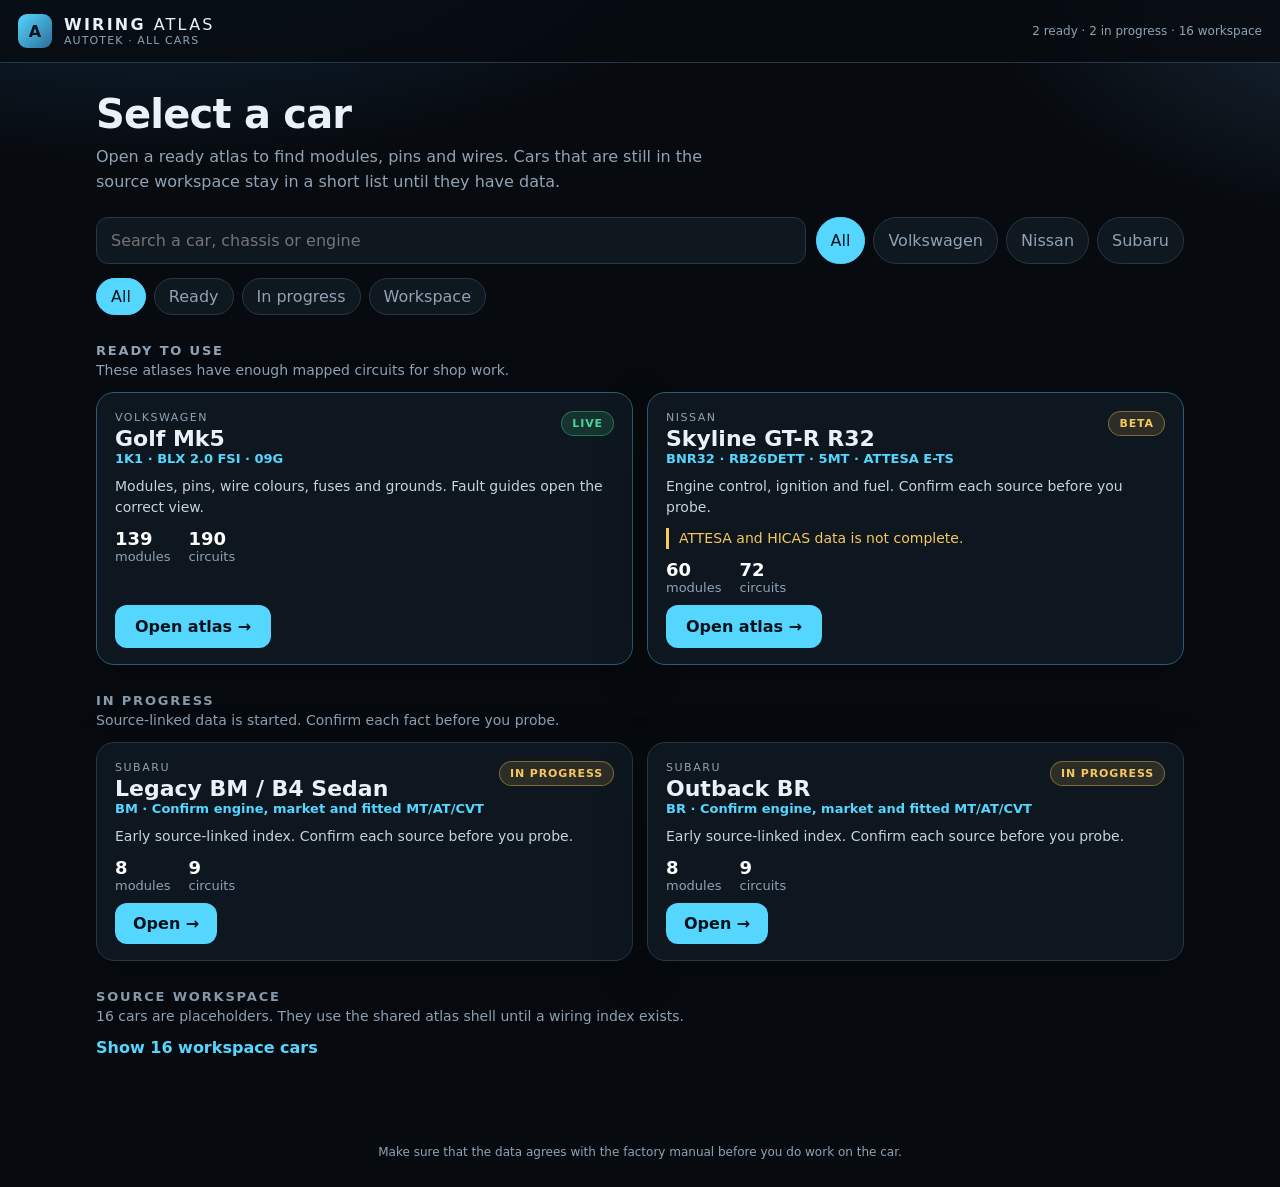
==== atlas/index.html @ 564e92dc "Improve atlas hub and Golf first-run chrome Put ready cars first on the hub and collapse empty Subar" ====
<!doctype html>
<html lang="en">
<head>
<meta charset="utf-8">
<meta name="viewport" content="width=device-width,initial-scale=1,viewport-fit=cover">
<meta name="theme-color" content="#070b10">
<title>AUTOTEK · Wiring Atlas</title>
<meta name="description" content="Select a car. Each atlas shows the modules, pins and wires for that vehicle.">
<style>
:root{
  --bg:#070b10; --panel:#101820; --glass:rgba(18,28,38,.72); --line:#24384a;
  --text:#eaf2f8; --muted:#8fa3b5; --soft:#c6d3de;
  --acc:#55d6ff; --acc-ink:#04121c; --good:#48d597; --warn:#f6c85f; --idle:#7d8fa0;
}
*{box-sizing:border-box}
html,body{margin:0;min-height:100%;background:var(--bg);color:var(--text);
  font-family:Inter,ui-sans-serif,system-ui,-apple-system,Segoe UI,Roboto,Arial,sans-serif}
body{background:
  radial-gradient(1100px 520px at 12% -12%,#14304a 0,transparent 58%),
  radial-gradient(800px 420px at 110% 0,#1a2a3a 0,transparent 52%),
  var(--bg)}
a{color:inherit}
button,input{font:inherit}
:focus-visible{outline:2px solid var(--acc);outline-offset:3px}

.mast{display:flex;align-items:center;justify-content:space-between;gap:12px;
  padding:14px 18px;border-bottom:1px solid var(--line);
  background:rgba(7,11,16,.82);backdrop-filter:blur(14px);position:sticky;top:0;z-index:5}
.brand{display:flex;align-items:center;gap:12px}
.mark{width:34px;height:34px;border-radius:9px;display:grid;place-items:center;font-weight:900;
  background:linear-gradient(135deg,#55d6ff,#2b6f9a);color:var(--acc-ink)}
.brand b{letter-spacing:.14em}.brand b span{font-weight:300}
.brand small{display:block;color:var(--muted);font-size:11px;letter-spacing:.1em}
.mast-meta{color:var(--muted);font-size:12px}

main{max-width:1120px;margin:auto;padding:28px 16px 80px}
h1{font-size:clamp(26px,5vw,40px);margin:0 0 8px;letter-spacing:-.02em}
.lead{color:var(--muted);margin:0 0 22px;line-height:1.55;max-width:62ch}

.bar{display:flex;flex-wrap:wrap;gap:10px;margin-bottom:14px}
.bar input{flex:1 1 280px;background:var(--glass);border:1px solid var(--line);border-radius:12px;
  color:#fff;padding:13px 14px}
.chips{display:flex;flex-wrap:wrap;gap:8px}
.chip{background:var(--glass);border:1px solid var(--line);color:var(--muted);border-radius:999px;
  padding:8px 14px;cursor:pointer}
.chip.on{color:var(--acc-ink);background:var(--acc);border-color:var(--acc)}

.section{margin:28px 0 0}
.section h2{margin:0 0 4px;font-size:13px;letter-spacing:.14em;text-transform:uppercase;color:var(--muted)}
.section .sub{margin:0 0 14px;color:var(--muted);font-size:14px}

.grid{display:grid;gap:14px;grid-template-columns:1fr}
@media(min-width:760px){.grid.ready{grid-template-columns:repeat(2,1fr)}}
@media(min-width:980px){.grid.progress{grid-template-columns:repeat(2,1fr)}}

.card{background:var(--glass);border:1px solid var(--line);border-radius:18px;padding:18px 18px 16px;
  backdrop-filter:blur(12px);box-shadow:0 18px 50px rgba(0,0,0,.28);
  display:flex;flex-direction:column;gap:10px;min-height:100%}
.card.ready{border-color:#2b5c72}
.top{display:flex;justify-content:space-between;gap:10px;align-items:flex-start}
.make{color:var(--muted);font-size:11px;letter-spacing:.14em;text-transform:uppercase}
.card h3{margin:2px 0 0;font-size:22px}
.spec{color:var(--acc);font-size:13px;font-weight:700}
.card p{margin:0;color:var(--soft);line-height:1.5;font-size:14px}
.note{font-size:13px;color:var(--warn)!important;border-left:3px solid var(--warn);padding-left:10px}
.stats{display:flex;gap:18px;color:var(--muted);font-size:13px}
.stats b{color:#fff;font-size:18px;display:block}
.badge{border-radius:999px;padding:5px 10px;font-size:11px;font-weight:800;letter-spacing:.08em;white-space:nowrap}
.live{background:rgba(72,213,151,.15);color:var(--good);border:1px solid rgba(72,213,151,.4)}
.beta{background:rgba(246,200,95,.13);color:var(--warn);border:1px solid rgba(246,200,95,.4)}
.workspace{background:rgba(141,163,180,.1);color:var(--idle);border:1px solid rgba(141,163,180,.28)}
.open{margin-top:auto;align-self:flex-start;background:var(--acc);color:var(--acc-ink);font-weight:800;
  text-decoration:none;border-radius:12px;padding:11px 18px}
.card.ready .open{padding:12px 20px}
.open.ghost{background:transparent;color:var(--acc);border:1px solid var(--line)}

.rows{border:1px solid var(--line);border-radius:16px;overflow:hidden;background:var(--panel)}
.row{display:grid;grid-template-columns:1fr auto auto;gap:12px;align-items:center;
  padding:12px 16px;border-top:1px solid var(--line);text-decoration:none}
.row:first-child{border-top:0}
.row:hover{background:rgba(85,214,255,.05)}
.row b{display:block;font-size:15px}
.row small{color:var(--muted)}
.row .meta{color:var(--muted);font-size:13px;text-align:right}
.row .go{color:var(--acc);font-size:13px;font-weight:700;white-space:nowrap}
.family{padding:10px 16px 4px;color:var(--muted);font-size:12px;letter-spacing:.1em;text-transform:uppercase;
  background:#0c141c;border-top:1px solid var(--line)}
.family:first-child{border-top:0}

.toggle{background:none;border:0;color:var(--acc);padding:0;cursor:pointer;font-weight:700}
.empty{color:var(--muted);text-align:center;padding:36px 12px}
footer{color:var(--muted);font-size:12px;text-align:center;padding:8px 16px 28px}

@media(max-width:620px){
  .row{grid-template-columns:1fr auto}
  .row .meta{display:none}
  .mast-meta{display:none}
}
@media(prefers-reduced-motion:reduce){* {scroll-behavior:auto}}
</style>
</head>
<body>
<header class="mast">
  <div class="brand"><span class="mark">A</span><div><b>WIRING <span>ATLAS</span></b><small>AUTOTEK · ALL CARS</small></div></div>
  <div class="mast-meta" id="mastMeta"></div>
</header>
<main>
  <h1>Select a car</h1>
  <p class="lead">Open a ready atlas to find modules, pins and wires. Cars that are still in the source workspace stay in a short list until they have data.</p>
  <div class="bar">
    <input id="q" type="search" placeholder="Search a car, chassis or engine" aria-label="Search cars">
    <div class="chips" id="makes"></div>
  </div>
  <div class="chips" id="readiness" role="tablist" aria-label="Readiness"></div>
  <div id="board"></div>
</main>
<footer>Make sure that the data agrees with the factory manual before you do work on the car.</footer>
<script>
const READY_LABEL={ready:['live','READY'],beta:['beta','IN PROGRESS'],workspace:['workspace','WORKSPACE']};
const esc=s=>String(s??'').replace(/[&<>"]/g,c=>({'&':'&amp;','<':'&lt;','>':'&gt;','"':'&quot;'}[c]));
const norm=s=>(s||'').toLowerCase().replace(/[^a-z0-9]+/g,' ');

function band(c){
  const st=String(c.status||'').toLowerCase();
  const modules=Number(c.modules||0), circuits=Number(c.circuits||0);
  if(st==='live' || modules>=40) return 'ready';
  if(st==='beta' || modules>0 || circuits>0) return 'beta';
  return 'workspace';
}
function badge(c){
  const b=band(c);
  if(b==='ready' && String(c.status).toLowerCase()==='live') return ['live','LIVE'];
  if(b==='ready') return ['beta','BETA'];
  return READY_LABEL[b];
}
function family(c){
  const n=c.name||'';
  if(/outback/i.test(n)) return 'Subaru Outback';
  if(/legacy/i.test(n) && /wagon|touring/i.test(n+' '+ (c.body||''))) return 'Subaru Legacy wagon';
  if(/legacy/i.test(n)) return 'Subaru Legacy sedan';
  return c.make;
}
function match(c,q,make,ready){
  if(make!=='All' && c.make!==make) return false;
  if(ready!=='All' && band(c)!==ready) return false;
  if(!q) return true;
  return [c.make,c.name,c.chassis,c.engine,c.body,c.years].join(' ').toLowerCase().includes(q);
}

let cars=[], make='All', ready='All', showAllWorkspace=false;

function card(c, featured){
  const s=badge(c);
  const stats=[
    c.modules?`<span><b>${esc(c.modules)}</b>modules</span>`:'',
    c.circuits?`<span><b>${esc(c.circuits)}</b>circuits</span>`:''
  ].filter(Boolean).join('');
  return `<article class="card ${featured?'ready':''}">
    <div class="top"><div>
      <div class="make">${esc(c.make)}</div>
      <h3>${esc(c.name)}</h3>
      <div class="spec">${esc([c.chassis,c.engine].filter(Boolean).join(' · '))}</div>
    </div><span class="badge ${s[0]}">${s[1]}</span></div>
    <p>${esc(c.line||'')}</p>
    ${c.note?`<p class="note">${esc(c.note)}</p>`:''}
    ${stats?`<div class="stats">${stats}</div>`:''}
    <a class="open" href="${esc(c.url)}">${featured?'Open atlas →':'Open →'}</a>
  </article>`;
}
function rows(list){
  const groups={};
  list.forEach(c=>{(groups[family(c)]=groups[family(c)]||[]).push(c)});
  return `<div class="rows">${Object.entries(groups).map(([g,items])=>`
    <div class="family">${esc(g)}</div>
    ${items.map(c=>`<a class="row" href="${esc(c.url)}">
      <div><b>${esc(c.name)}</b><small>${esc([c.chassis,c.years||c.engine].filter(Boolean).join(' · '))}</small></div>
      <div class="meta">${c.modules||c.circuits?`${c.modules||0} / ${c.circuits||0}`:'No index yet'}</div>
      <div class="go">Open</div>
    </a>`).join('')}
  `).join('')}</div>`;
}

function draw(){
  const q=document.getElementById('q').value.toLowerCase().trim();
  const list=cars.filter(c=>match(c,q,make,ready));
  const readyCars=list.filter(c=>band(c)==='ready');
  const betaCars=list.filter(c=>band(c)==='beta');
  const workCars=list.filter(c=>band(c)==='workspace');
  const makes=['All',...new Set(cars.map(c=>c.make))];
  const readiness=[['All','All'],['ready','Ready'],['beta','In progress'],['workspace','Workspace']];
  document.getElementById('makes').innerHTML=makes.map(m=>`<button class="chip ${m===make?'on':''}" data-m="${esc(m)}">${esc(m)}</button>`).join('');
  document.getElementById('readiness').innerHTML=readiness.map(([k,l])=>`<button class="chip ${k===ready?'on':''}" data-r="${k}">${l}</button>`).join('');
  document.getElementById('mastMeta').textContent=`${readyCars.length} ready · ${betaCars.length} in progress · ${workCars.length} workspace`;

  if(!list.length){
    document.getElementById('board').innerHTML='<div class="empty">No car agrees with the search. Clear the search and try again.</div>';
    return;
  }
  let html='';
  if(readyCars.length){
    html+=`<section class="section"><h2>Ready to use</h2><p class="sub">These atlases have enough mapped circuits for shop work.</p><div class="grid ready">${readyCars.map(c=>card(c,true)).join('')}</div></section>`;
  }
  if(betaCars.length){
    html+=`<section class="section"><h2>In progress</h2><p class="sub">Source-linked data is started. Confirm each fact before you probe.</p><div class="grid progress">${betaCars.map(c=>card(c,false)).join('')}</div></section>`;
  }
  if(workCars.length){
    const limit=showAllWorkspace||q||ready==='workspace'?workCars:workCars.slice(0,0);
    const extra=workCars.length;
    html+=`<section class="section"><h2>Source workspace</h2><p class="sub">${extra} cars are placeholders. They use the shared atlas shell until a wiring index exists.</p>`;
    if(showAllWorkspace||q||ready==='workspace'){
      html+=rows(workCars)+`<p style="margin:12px 0 0"><button class="toggle" id="hideWs" type="button">Hide workspace cars</button></p>`;
    }else{
      html+=`<button class="toggle" id="showWs" type="button">Show ${extra} workspace cars</button>`;
    }
    html+='</section>';
  }
  document.getElementById('board').innerHTML=html;
}

document.getElementById('makes').onclick=e=>{if(e.target.dataset.m){make=e.target.dataset.m;draw()}};
document.getElementById('readiness').onclick=e=>{if(e.target.dataset.r){ready=e.target.dataset.r;showAllWorkspace=ready==='workspace';draw()}};
document.getElementById('q').oninput=()=>{showAllWorkspace=!!document.getElementById('q').value.trim();draw()};
document.getElementById('board').onclick=e=>{
  if(e.target.id==='showWs'){showAllWorkspace=true;draw()}
  if(e.target.id==='hideWs'){showAllWorkspace=false;draw()}
};
fetch('cars.json',{cache:'no-cache'}).then(r=>r.json()).then(d=>{cars=d;draw()}).catch(()=>{
  document.getElementById('board').innerHTML='<div class="empty">The car list did not load. Refresh the page.</div>';
});
</script>
</body>
</html>
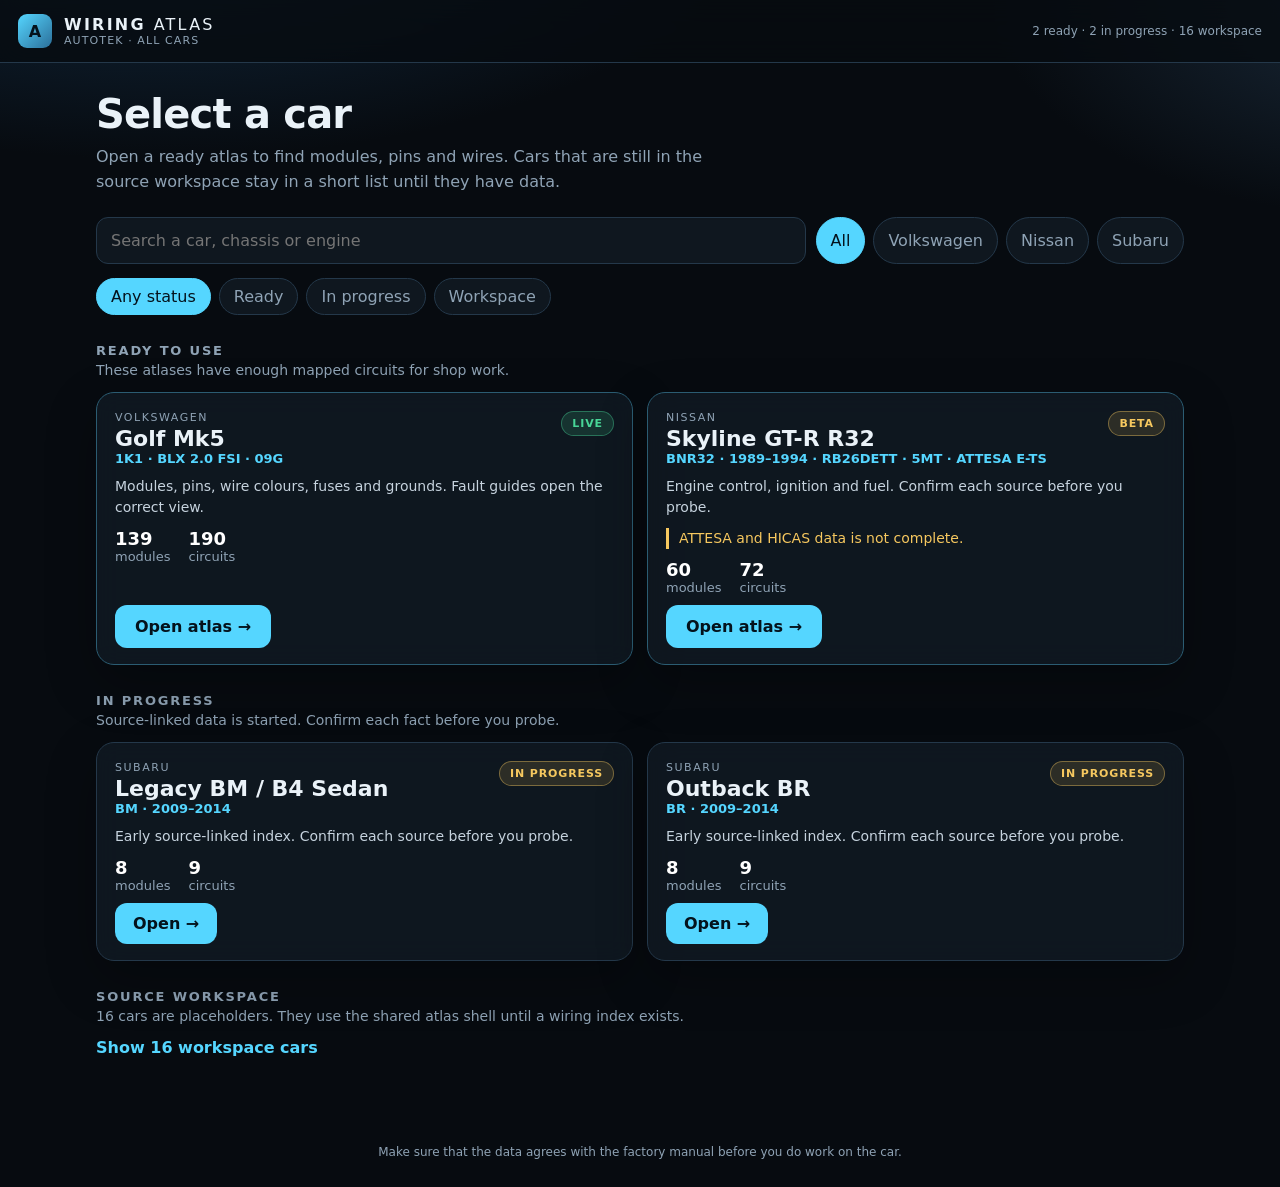
==== commit 3d60c35d: "Hide placeholder engine text and clarify hub filters Subaru in-progress cards now show years instead" ====
--- a/atlas/index.html
+++ b/atlas/index.html
@@ -149,6 +149,10 @@
 
 let cars=[], make='All', ready='All', showAllWorkspace=false;
 
+function specLine(c){
+  const engine=/confirm engine/i.test(c.engine||'')?'':c.engine;
+  return [c.chassis,c.years,engine].filter(Boolean).join(' · ');
+}
 function card(c, featured){
   const s=badge(c);
   const stats=[
@@ -159,7 +163,7 @@
     <div class="top"><div>
       <div class="make">${esc(c.make)}</div>
       <h3>${esc(c.name)}</h3>
-      <div class="spec">${esc([c.chassis,c.engine].filter(Boolean).join(' · '))}</div>
+      <div class="spec">${esc(specLine(c))}</div>
     </div><span class="badge ${s[0]}">${s[1]}</span></div>
     <p>${esc(c.line||'')}</p>
     ${c.note?`<p class="note">${esc(c.note)}</p>`:''}
@@ -187,13 +191,13 @@
   const betaCars=list.filter(c=>band(c)==='beta');
   const workCars=list.filter(c=>band(c)==='workspace');
   const makes=['All',...new Set(cars.map(c=>c.make))];
-  const readiness=[['All','All'],['ready','Ready'],['beta','In progress'],['workspace','Workspace']];
+  const readiness=[['All','Any status'],['ready','Ready'],['beta','In progress'],['workspace','Workspace']];
   document.getElementById('makes').innerHTML=makes.map(m=>`<button class="chip ${m===make?'on':''}" data-m="${esc(m)}">${esc(m)}</button>`).join('');
   document.getElementById('readiness').innerHTML=readiness.map(([k,l])=>`<button class="chip ${k===ready?'on':''}" data-r="${k}">${l}</button>`).join('');
   document.getElementById('mastMeta').textContent=`${readyCars.length} ready · ${betaCars.length} in progress · ${workCars.length} workspace`;
 
   if(!list.length){
-    document.getElementById('board').innerHTML='<div class="empty">No car agrees with the search. Clear the search and try again.</div>';
+    document.getElementById('board').innerHTML='<div class="empty">No car agrees with the filters. Clear the search or select All.</div>';
     return;
   }
   let html='';
